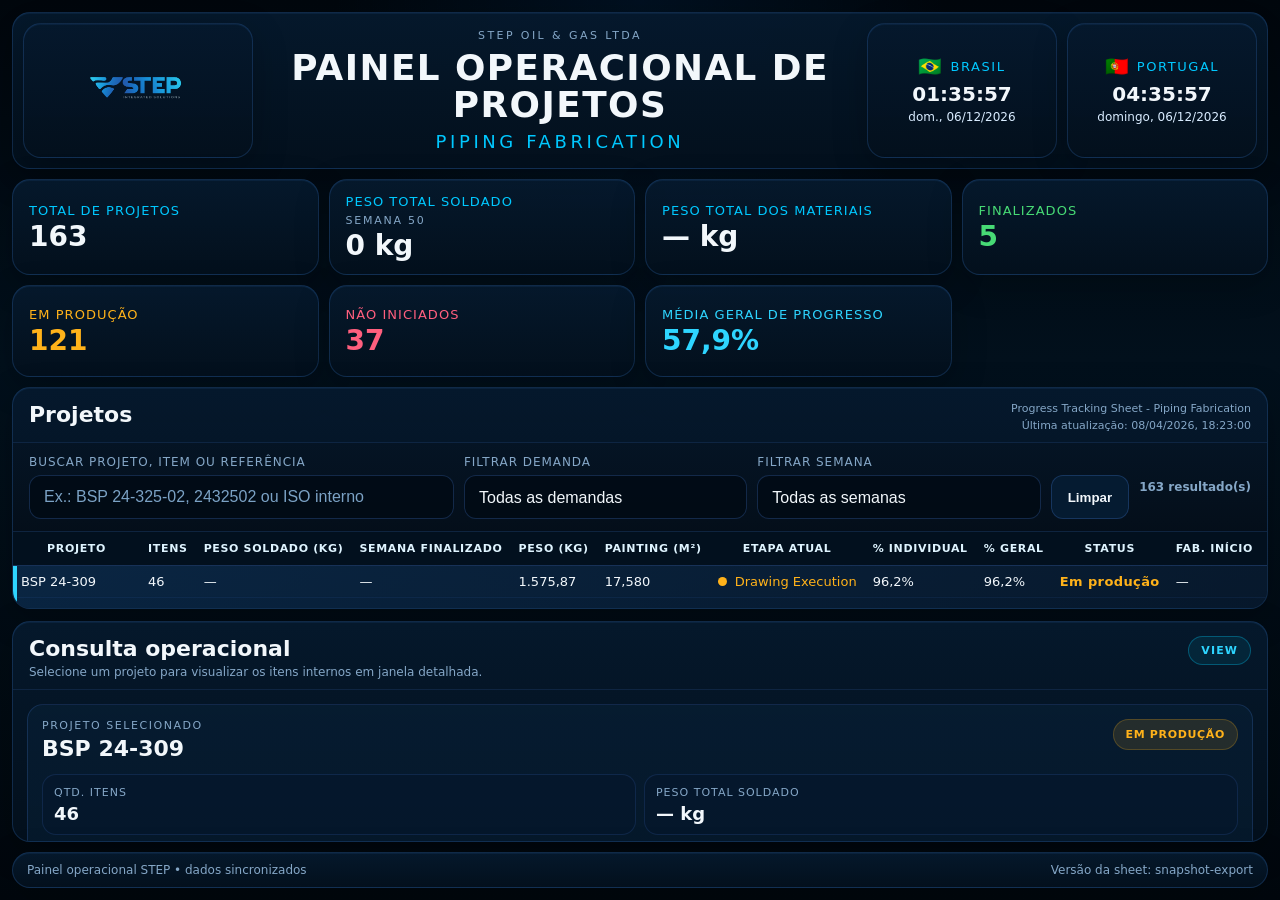
==== docs/index.html @ 4d78c2fb "substituir" ====
<!doctype html>
<html lang="pt-BR">
  <head>
    <meta charset="UTF-8" />
    <meta name="viewport" content="width=device-width, initial-scale=1" />
    <title>STEP • Painel Operacional</title>
    <link rel="stylesheet" href="./app.css" />
  </head>
  <body>
    <div class="page-shell">
      <header class="topbar">
        <div class="brand-card">
          <img src="./assets/step-logo.png" alt="STEP Oil &amp; Gas" class="brand-logo" />
        </div>

        <div class="title-block">
          <p class="eyebrow">STEP OIL &amp; GAS LTDA</p>
          <h1>PAINEL OPERACIONAL DE PROJETOS</h1>
          <p class="subtitle">PIPING FABRICATION</p>
        </div>

        <div class="clock-grid">
          <div class="clock-card">
            <div class="clock-head">
              <span class="clock-flag" aria-hidden="true">🇧🇷</span>
              <span class="clock-label">Brasil</span>
            </div>
            <strong id="clock-br-time" class="clock-time">--:--:--</strong>
            <span id="clock-br-date" class="clock-date">--</span>
          </div>
          <div class="clock-card">
            <div class="clock-head">
              <span class="clock-flag" aria-hidden="true">🇵🇹</span>
              <span class="clock-label">Portugal</span>
            </div>
            <strong id="clock-pt-time" class="clock-time">--:--:--</strong>
            <span id="clock-pt-date" class="clock-date">--</span>
          </div>
        </div>
      </header>

      <section class="summary-row">
        <article class="summary-card">
          <span class="summary-label">Total de projetos</span>
          <strong id="stat-projects">--</strong>
        </article>
        <article class="summary-card">
          <span class="summary-label">Peso total soldado</span>
          <span class="summary-subtext" id="stat-current-week">Semana --</span>
          <strong id="stat-spools">--</strong>
        </article>
        <article class="summary-card">
          <span class="summary-label">Peso total dos materiais</span>
          <strong id="stat-total-weight">--</strong>
        </article>
        <article class="summary-card summary-card--success">
          <span class="summary-label">Finalizados</span>
          <strong id="stat-completed">--</strong>
        </article>
        <article class="summary-card summary-card--warning">
          <span class="summary-label">Em produção</span>
          <strong id="stat-in-progress">--</strong>
        </article>
        <article class="summary-card summary-card--danger">
          <span class="summary-label">Não iniciados</span>
          <strong id="stat-not-started">--</strong>
        </article>
        <article class="summary-card summary-card--accent">
          <span class="summary-label">Média geral de progresso</span>
          <strong id="stat-average">--</strong>
        </article>
      </section>

      <main class="content-grid">
        <section class="panel panel--table">
          <div class="panel-head">
            <div>
              <h2>Projetos</h2>
              
            </div>
            <div class="panel-meta">
              <span id="sheet-name">Smartsheet</span>
              <span id="last-sync">Aguardando atualização...</span>
            </div>
          </div>

          <div class="search-row">
            <label class="search-box" for="project-search">
              <span class="search-label">Buscar projeto, item ou referência</span>
              <input id="project-search" type="text" placeholder="Ex.: BSP 24-325-02, 2432502 ou ISO interno" autocomplete="off" />
            </label>
            <label class="filter-box" for="demand-filter">
              <span class="search-label">Filtrar demanda</span>
              <select id="demand-filter">
                <option value="">Todas as demandas</option>
              </select>
            </label>
            <label class="filter-box" for="week-filter">
              <span class="search-label">Filtrar semana</span>
              <select id="week-filter">
                <option value="">Todas as semanas</option>
              </select>
            </label>
            <button id="clear-search" class="ghost-button" type="button">Limpar</button>
            <div class="search-count" id="search-count">-- resultado(s)</div>
          </div>

          <div class="table-shell" id="table-shell">
            <table class="projects-table">
              <thead>
                <tr>
                  <th>Projeto</th>
                  <th>Itens</th>
                  <th>Peso soldado (kg)</th>
                  <th>Semana finalizado</th>
                  <th>Peso (kg)</th>
                  <th>Painting (m²)</th>
                  <th>Etapa atual</th>
                  <th>% Individual</th>
                  <th>% Geral</th>
                  <th>Status</th>
                  <th>Fab. início</th>
                  <th>Caldeiraria</th>
                  <th>Solda</th>
                  <th>Inspeção (QC)</th>
                  <th>TH</th>
                  <th>Concluído?</th>
                </tr>
              </thead>
              <tbody id="projects-body">
                <tr>
                  <td colspan="16" class="loading-cell">Carregando projetos...</td>
                </tr>
              </tbody>
            </table>
          </div>
        </section>

        <aside class="panel panel--detail">
          <div class="panel-head panel-head--detail">
            <div>
              <h2>Consulta operacional</h2>
              <p>Selecione um projeto para visualizar os itens internos em janela detalhada.</p>
            </div>
            <div class="autoplay-pill">VIEW</div>
          </div>

          <div class="detail-card" id="detail-card">
            <div class="detail-placeholder">Selecione um projeto na tabela ou pela busca para abrir o popup.</div>
          </div>
        </aside>
      </main>

      <footer class="footer-bar">
        <span>Painel operacional STEP • dados sincronizados</span>
        <span id="footer-version">Versão da sheet: --</span>
      </footer>
    </div>

    <div id="project-modal" class="modal hidden" aria-hidden="true">
      <div class="modal-backdrop" data-close-modal="true"></div>
      <div class="modal-dialog" role="dialog" aria-modal="true" aria-labelledby="modal-title">
        <div class="modal-head">
          <div>
            <p class="modal-eyebrow">Detalhamento operacional</p>
            <h3 id="modal-title">Projeto</h3>
            <p id="modal-subtitle" class="modal-subtitle">Itens internos e andamento por etapa</p>
          </div>
          <button id="modal-close" class="modal-close" type="button" aria-label="Fechar">×</button>
        </div>

        <div id="modal-content" class="modal-content"></div>
      </div>
    </div>

    <script src="./app.js"></script>
  </body>
</html>
---- docs/app.css ----
:root {
  --bg: #020a12;
  --panel: linear-gradient(180deg, rgba(5, 25, 45, 0.96), rgba(3, 16, 29, 0.98));
  --panel-soft: rgba(7, 30, 53, 0.9);
  --border: rgba(67, 131, 222, 0.22);
  --text: #f2f7fb;
  --muted: #85a7c7;
  --accent: #00c8ff;
  --accent-2: #2ed5ff;
  --success: #47da75;
  --warning: #ffb21a;
  --danger: #ff5f7e;
}

* { box-sizing: border-box; }
html, body { height: 100%; }
body {
  margin: 0;
  font-family: Inter, system-ui, -apple-system, BlinkMacSystemFont, "Segoe UI", sans-serif;
  background:
    radial-gradient(circle at top center, rgba(0, 123, 255, 0.08), transparent 28%),
    linear-gradient(180deg, #01070d, #02101c 40%, #01070d 100%);
  color: var(--text);
  overflow: hidden;
}
body.modal-open { overflow: hidden; }

.page-shell {
  height: 100vh;
  display: grid;
  grid-template-rows: auto auto minmax(0, 1fr) auto;
  gap: 10px;
  padding: 12px;
}

.topbar,
.summary-card,
.panel,
.footer-bar,
.modal-dialog,
.clock-card,
.brand-card {
  border: 1px solid var(--border);
  border-radius: 18px;
  background: var(--panel);
  box-shadow: 0 10px 35px rgba(0, 0, 0, 0.22), inset 0 1px 0 rgba(71, 151, 255, 0.08);
}

.topbar {
  display: grid;
  grid-template-columns: 250px minmax(0, 1fr) 430px;
  gap: 12px;
  padding: 10px;
  align-items: stretch;
}

.brand-card {
  display: grid;
  place-items: center;
  min-height: 110px;
}

.brand-logo {
  width: 100%;
  max-width: 235px;
  max-height: 88px;
  object-fit: contain;
}

.title-block {
  display: grid;
  place-items: center;
  padding: 6px 10px;
  text-align: center;
}

.eyebrow {
  margin: 0 0 8px;
  color: var(--muted);
  font-size: 11px;
  letter-spacing: 0.22em;
}

.title-block h1 {
  margin: 0;
  font-size: clamp(34px, 2.8vw, 62px);
  line-height: 1.02;
  letter-spacing: 0.04em;
}

.subtitle {
  margin: 8px 0 0;
  color: var(--accent);
  font-size: clamp(18px, 1.15vw, 28px);
  letter-spacing: 0.2em;
}

.clock-grid {
  display: grid;
  grid-template-columns: repeat(2, minmax(0, 1fr));
  gap: 10px;
  min-width: 0;
}

.clock-card {
  padding: 10px 12px 12px;
  display: grid;
  align-content: center;
  justify-items: center;
  gap: 6px;
  min-width: 0;
  overflow: hidden;
}

.clock-head {
  display: inline-flex;
  align-items: center;
  gap: 8px;
  min-width: 0;
}

.clock-flag { font-size: 19px; }
.clock-label {
  color: var(--accent);
  text-transform: uppercase;
  font-size: 13px;
  letter-spacing: 0.12em;
}

.clock-time {
  display: block;
  width: 100%;
  text-align: center;
  white-space: nowrap;
  overflow: hidden;
  text-overflow: clip;
  font-size: clamp(22px, 1.55vw, 34px);
  line-height: 1;
  letter-spacing: 0;
}

.clock-date {
  color: #d9ecff;
  font-size: 12px;
  text-align: center;
  width: 100%;
  white-space: nowrap;
  overflow: hidden;
  text-overflow: ellipsis;
}

.summary-row {
  display: grid;
  grid-template-columns: repeat(7, minmax(0, 1fr));
  gap: 10px;
}

.summary-card {
  padding: 14px 16px;
  min-height: 92px;
  display: grid;
  align-content: center;
  gap: 5px;
}

.summary-label {
  color: var(--accent);
  font-size: 13px;
  text-transform: uppercase;
  letter-spacing: 0.08em;
}

.summary-subtext {
  color: var(--muted);
  font-size: 11px;
  letter-spacing: 0.16em;
  text-transform: uppercase;
}

.summary-card strong {
  font-size: clamp(28px, 1.9vw, 40px);
  line-height: 1;
}

.summary-card--success strong,.summary-card--success .summary-label { color: var(--success); }
.summary-card--warning strong,.summary-card--warning .summary-label { color: var(--warning); }
.summary-card--danger strong,.summary-card--danger .summary-label { color: var(--danger); }
.summary-card--accent strong,.summary-card--accent .summary-label { color: var(--accent-2); }

.content-grid {
  min-height: 0;
  display: grid;
  grid-template-columns: minmax(0, 1.55fr) minmax(360px, 0.85fr);
  gap: 12px;
}

.panel {
  min-width: 0;
  min-height: 0;
  display: grid;
  overflow: hidden;
}

.panel--table,
.panel--detail {
  grid-template-rows: auto auto minmax(0, 1fr);
}

.panel--detail { grid-template-rows: auto minmax(0, 1fr); }

.panel-head {
  display: flex;
  justify-content: space-between;
  align-items: flex-start;
  gap: 12px;
  padding: 14px 16px 10px;
  border-bottom: 1px solid rgba(85, 145, 255, 0.12);
}
.panel-head h2 { margin: 0; font-size: 22px; }
.panel-head p { margin: 4px 0 0; color: var(--muted); font-size: 12px; }
.panel-meta { text-align: right; display: grid; gap: 4px; color: var(--muted); font-size: 11px; }
.panel-head--detail { border-bottom: 1px solid rgba(85, 145, 255, 0.12); }
.autoplay-pill {
  padding: 7px 12px;
  border-radius: 999px;
  color: var(--accent-2);
  border: 1px solid rgba(0, 210, 255, 0.3);
  background: rgba(0, 210, 255, 0.08);
  font-size: 11px;
  letter-spacing: 0.1em;
  font-weight: 700;
}

.search-row {
  display: grid;
  grid-template-columns: minmax(280px, 1.2fr) minmax(220px, 0.8fr) minmax(220px, 0.8fr) auto auto;
  gap: 10px;
  padding: 12px 16px;
  align-items: end;
  border-bottom: 1px solid rgba(85, 145, 255, 0.12);
}

.search-box,
.filter-box {
  display: grid;
  gap: 6px;
}
.search-label {
  font-size: 12px;
  color: var(--muted);
  letter-spacing: 0.08em;
  text-transform: uppercase;
}
.search-box input,
.filter-box select {
  height: 44px;
  border-radius: 12px;
  border: 1px solid rgba(85, 145, 255, 0.22);
  background: rgba(2, 12, 22, 0.9);
  color: var(--text);
  padding: 0 14px;
  font-size: 16px;
  outline: none;
}
.search-box input:focus,
.filter-box select:focus { border-color: rgba(0, 200, 255, 0.5); box-shadow: 0 0 0 3px rgba(0, 200, 255, 0.08); }
.filter-box select { appearance: none; }
.ghost-button,
.primary-button {
  height: 44px;
  border-radius: 12px;
  border: 1px solid rgba(85, 145, 255, 0.22);
  padding: 0 16px;
  color: var(--text);
  background: rgba(7, 30, 53, 0.85);
  font-weight: 700;
  cursor: pointer;
}
.primary-button {
  background: linear-gradient(180deg, rgba(0, 200, 255, 0.18), rgba(0, 123, 255, 0.2));
  color: #dff7ff;
}

.search-count {
  min-width: 110px;
  color: var(--muted);
  font-size: 12px;
  align-self: center;
  text-align: right;
}

.search-row {
  background: linear-gradient(180deg, rgba(5, 20, 36, 0.95), rgba(4, 14, 25, 0.95));
}

.search-box input::placeholder {
  color: #7ba2c5;
}


.search-count {
  font-weight: 700;
}

.table-shell {
  min-height: 0;
  overflow: auto;
  scrollbar-width: thin;
  scrollbar-color: rgba(53, 115, 188, 0.55) transparent;
}
.projects-table { width: 100%; border-collapse: collapse; min-width: 1220px; }
.projects-table thead th {
  position: sticky; top: 0; z-index: 2;
  background: rgba(3, 17, 31, 0.98);
  color: #dff4ff;
  font-size: 11px;
  letter-spacing: 0.06em;
  text-transform: uppercase;
  padding: 10px 8px;
  border-bottom: 1px solid rgba(85, 145, 255, 0.25);
  white-space: nowrap;
}
.projects-table tbody td {
  padding: 8px 8px;
  border-bottom: 1px solid rgba(85, 145, 255, 0.08);
  font-size: 13px;
  white-space: nowrap;
}
.projects-table tbody tr { cursor: pointer; transition: background 0.22s ease, box-shadow 0.22s ease; }
.projects-table tbody tr:hover { background: rgba(23, 70, 118, 0.2); }
.projects-table tbody tr.active-row {
  background: linear-gradient(90deg, rgba(19, 66, 116, 0.42), rgba(9, 24, 44, 0.55));
  box-shadow: inset 4px 0 0 var(--accent-2);
}
.projects-table tbody tr.completed-row td { color: #b9ffd1; }
.projects-table tbody tr.in-progress-row .stage-text { color: var(--warning); }
.projects-table tbody tr.not-started-row .stage-text { color: var(--muted); }
.loading-cell { text-align: center; color: var(--muted); padding: 28px !important; }
.cell-status { font-weight: 700; letter-spacing: 0.03em; }
.cell-status--completed { color: var(--success); }
.cell-status--in_progress { color: var(--warning); }
.cell-status--not_started { color: var(--danger); }
.cell-finished { font-size: 18px; text-align: center; }
.cell-finished--yes { color: var(--success); }
.cell-finished--no { color: var(--danger); }

.stage-pill { display: inline-flex; align-items: center; gap: 8px; max-width: 100%; }
.stage-dot { width: 9px; height: 9px; border-radius: 999px; flex: none; background: var(--muted); }
.stage-dot--completed { background: var(--success); }
.stage-dot--in_progress { background: var(--warning); box-shadow: 0 0 0 0 rgba(255, 178, 26, 0.65); animation: pulse 1.3s infinite; }
.stage-dot--waiting { background: #7aa8d8; }
.stage-dot--ignored { background: rgba(122, 168, 216, 0.35); }
.stage-text,.stage-name { overflow: hidden; text-overflow: ellipsis; }

.detail-card {
  min-height: 0;
  padding: 14px;
  overflow: auto;
}
.detail-placeholder {
  color: var(--muted);
  font-size: 16px;
  display: grid;
  place-items: center;
  min-height: 260px;
  text-align: center;
}
.detail-hero {
  border: 1px solid rgba(85, 145, 255, 0.18);
  background: linear-gradient(180deg, rgba(7, 29, 50, 0.85), rgba(4, 18, 34, 0.96));
  border-radius: 16px;
  padding: 14px;
  display: grid;
  gap: 12px;
}
.detail-hero.compact { gap: 14px; }
.detail-project-title { display: flex; align-items: flex-start; justify-content: space-between; gap: 12px; }
.detail-project-subtitle { margin: 0 0 5px; color: var(--muted); font-size: 11px; letter-spacing: 0.14em; text-transform: uppercase; }
.detail-project-title h3 { margin: 0; font-size: clamp(22px, 1.6vw, 30px); line-height: 1.05; }
.badge {
  padding: 8px 12px; border-radius: 999px; font-weight: 700; font-size: 11px; text-transform: uppercase; letter-spacing: 0.06em; white-space: nowrap;
}
.badge--completed { color: var(--success); background: rgba(71, 218, 117, 0.12); border: 1px solid rgba(71, 218, 117, 0.22); }
.badge--in_progress { color: var(--warning); background: rgba(255, 178, 26, 0.12); border: 1px solid rgba(255, 178, 26, 0.22); }
.badge--not_started { color: var(--danger); background: rgba(255, 95, 126, 0.12); border: 1px solid rgba(255, 95, 126, 0.22); }

.current-stage-box {
  border-radius: 16px;
  border: 1px solid rgba(255, 178, 26, 0.18);
  background: linear-gradient(180deg, rgba(10, 25, 44, 0.9), rgba(3, 15, 27, 0.96));
  padding: 14px;
  display: grid;
  gap: 9px;
}
.current-stage-box.alert { box-shadow: inset 0 0 0 1px rgba(255, 178, 26, 0.18), 0 0 0 0 rgba(255, 178, 26, 0.28); animation: glow 1.6s infinite; }
.current-stage-head { display: flex; align-items: center; justify-content: space-between; gap: 12px; }
.current-stage-label { color: var(--muted); font-size: 11px; text-transform: uppercase; letter-spacing: 0.12em; }
.stage-progress { color: var(--warning); font-size: 22px; font-weight: 800; }
.current-stage-box .stage-name { font-size: 22px; line-height: 1.18; }

.detail-grid,
.modal-summary-grid {
  display: grid;
  grid-template-columns: repeat(3, minmax(0, 1fr));
  gap: 8px;
}
.compact-grid { grid-template-columns: repeat(2, minmax(0, 1fr)); }
.metric-chip {
  border-radius: 14px;
  border: 1px solid rgba(85, 145, 255, 0.14);
  background: rgba(5, 24, 44, 0.82);
  padding: 11px;
  display: grid;
  gap: 5px;
}
.metric-chip span { color: var(--muted); font-size: 11px; text-transform: uppercase; letter-spacing: 0.09em; }
.metric-chip strong { font-size: 18px; line-height: 1.1; }
.detail-actions { display: flex; justify-content: flex-end; }

.footer-bar {
  display: flex; justify-content: space-between; align-items: center; gap: 12px;
  padding: 10px 14px; color: var(--muted); font-size: 12px;
}

.modal {
  position: fixed; inset: 0; z-index: 40; display: grid; place-items: center;
}
.modal.hidden { display: none; }
.modal-backdrop { position: absolute; inset: 0; background: rgba(1, 7, 13, 0.76); backdrop-filter: blur(4px); }
.modal-dialog {
  position: relative; z-index: 1; width: min(96vw, 1700px); height: min(90vh, 980px);
  display: grid; grid-template-rows: auto minmax(0, 1fr); overflow: hidden; padding: 0;
}
.modal-head {
  display: flex; justify-content: space-between; align-items: flex-start; gap: 18px;
  padding: 18px 20px 12px; border-bottom: 1px solid rgba(85, 145, 255, 0.14);
}
.modal-eyebrow { margin: 0 0 5px; color: var(--muted); font-size: 11px; letter-spacing: 0.16em; text-transform: uppercase; }
.modal-head h3 { margin: 0; font-size: 34px; line-height: 1.02; }
.modal-subtitle { margin: 6px 0 0; color: var(--muted); font-size: 14px; }
.modal-close {
  width: 44px; height: 44px; border-radius: 12px; border: 1px solid rgba(85, 145, 255, 0.18);
  background: rgba(5, 24, 44, 0.85); color: var(--text); font-size: 28px; cursor: pointer;
}
.modal-content { min-height: 0; overflow: auto; padding: 16px 20px 20px; display: grid; gap: 14px; }
.modal-milestones {
  display: flex; gap: 8px; overflow-x: auto; padding-bottom: 4px;
}
.milestone-chip {
  min-width: 190px; border-radius: 14px; border: 1px solid rgba(85, 145, 255, 0.16);
  background: rgba(6, 26, 47, 0.86); padding: 10px 12px; display: grid; gap: 5px;
}
.milestone-chip span { color: var(--muted); font-size: 11px; text-transform: uppercase; }
.milestone-chip strong { font-size: 15px; }
.empty-inline { color: var(--muted); font-size: 13px; }
.modal-table-wrap {
  min-height: 0; overflow: auto; border-radius: 16px; border: 1px solid rgba(85, 145, 255, 0.14); background: rgba(3, 17, 31, 0.72);
}
.modal-table { width: max-content; min-width: 100%; border-collapse: collapse; }
.modal-table thead th {
  position: sticky; top: 0; z-index: 2; background: rgba(3, 17, 31, 0.98);
  color: #dff4ff; font-size: 11px; letter-spacing: 0.06em; text-transform: uppercase; padding: 10px 8px; border-bottom: 1px solid rgba(85, 145, 255, 0.25); white-space: nowrap;
}
.modal-table tbody td {
  padding: 8px 8px; border-bottom: 1px solid rgba(85, 145, 255, 0.08); font-size: 12px; white-space: nowrap;
}

@keyframes pulse {
  0% { box-shadow: 0 0 0 0 rgba(255, 178, 26, 0.55); }
  70% { box-shadow: 0 0 0 10px rgba(255, 178, 26, 0); }
  100% { box-shadow: 0 0 0 0 rgba(255, 178, 26, 0); }
}
@keyframes glow {
  0%, 100% { box-shadow: inset 0 0 0 1px rgba(255, 178, 26, 0.18), 0 0 0 0 rgba(255, 178, 26, 0.15); }
  50% { box-shadow: inset 0 0 0 1px rgba(255, 178, 26, 0.2), 0 0 18px rgba(255, 178, 26, 0.15); }
}

@media (max-width: 1500px) {
  .topbar { grid-template-columns: 210px minmax(0, 1fr) 330px; }
  .summary-row { grid-template-columns: repeat(4, minmax(0, 1fr)); }
  .content-grid { grid-template-columns: 1fr; }
}

@media (max-width: 980px) {
  body { overflow: auto; }
  .page-shell { height: auto; min-height: 100vh; }
  .topbar { grid-template-columns: 1fr; }
  .clock-grid { grid-template-columns: 1fr 1fr; }
  .summary-row { grid-template-columns: repeat(2, minmax(0, 1fr)); }
  .search-row { grid-template-columns: 1fr; }
  .detail-grid, .modal-summary-grid { grid-template-columns: 1fr 1fr; }
}


.modal-table tbody tr {
  cursor: pointer;
  transition: background 0.18s ease, box-shadow 0.18s ease;
}

.modal-table tbody tr:hover {
  background: rgba(23, 70, 118, 0.18);
}

.modal-table tbody tr.modal-row-selected {
  background: linear-gradient(90deg, rgba(19, 66, 116, 0.42), rgba(9, 24, 44, 0.55));
  box-shadow: inset 4px 0 0 var(--accent-2);
}

.modal-table tbody td.value-complete {
  color: var(--success);
  font-weight: 700;
}

.modal-table tbody td.value-progress {
  color: var(--warning);
  font-weight: 700;
}


@media (max-width: 1550px) {
  .topbar { grid-template-columns: 230px minmax(0, 1fr) 390px; }
  .clock-time { font-size: clamp(20px, 1.45vw, 30px); }
}
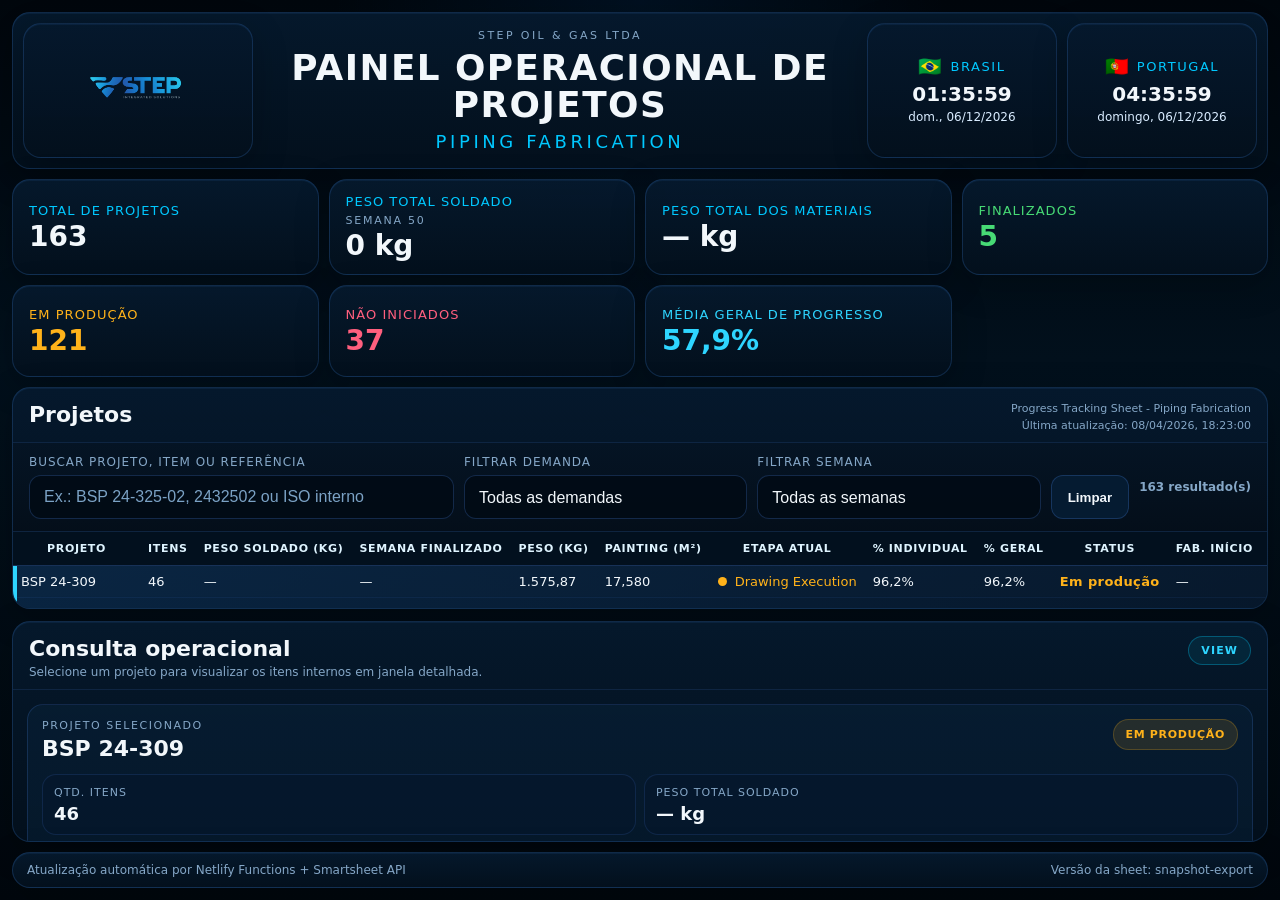
==== commit 8dc891b5: "atualizar" ====
--- a/docs/index.html
+++ b/docs/index.html
@@ -129,7 +129,7 @@
               </thead>
               <tbody id="projects-body">
                 <tr>
-                  <td colspan="16" class="loading-cell">Carregando projetos...</td>
+                  <td colspan="14" class="loading-cell">Carregando projetos...</td>
                 </tr>
               </tbody>
             </table>
@@ -152,7 +152,7 @@
       </main>
 
       <footer class="footer-bar">
-        <span>Painel operacional STEP • dados sincronizados</span>
+        <span>Atualização automática por Netlify Functions + Smartsheet API</span>
         <span id="footer-version">Versão da sheet: --</span>
       </footer>
     </div>
